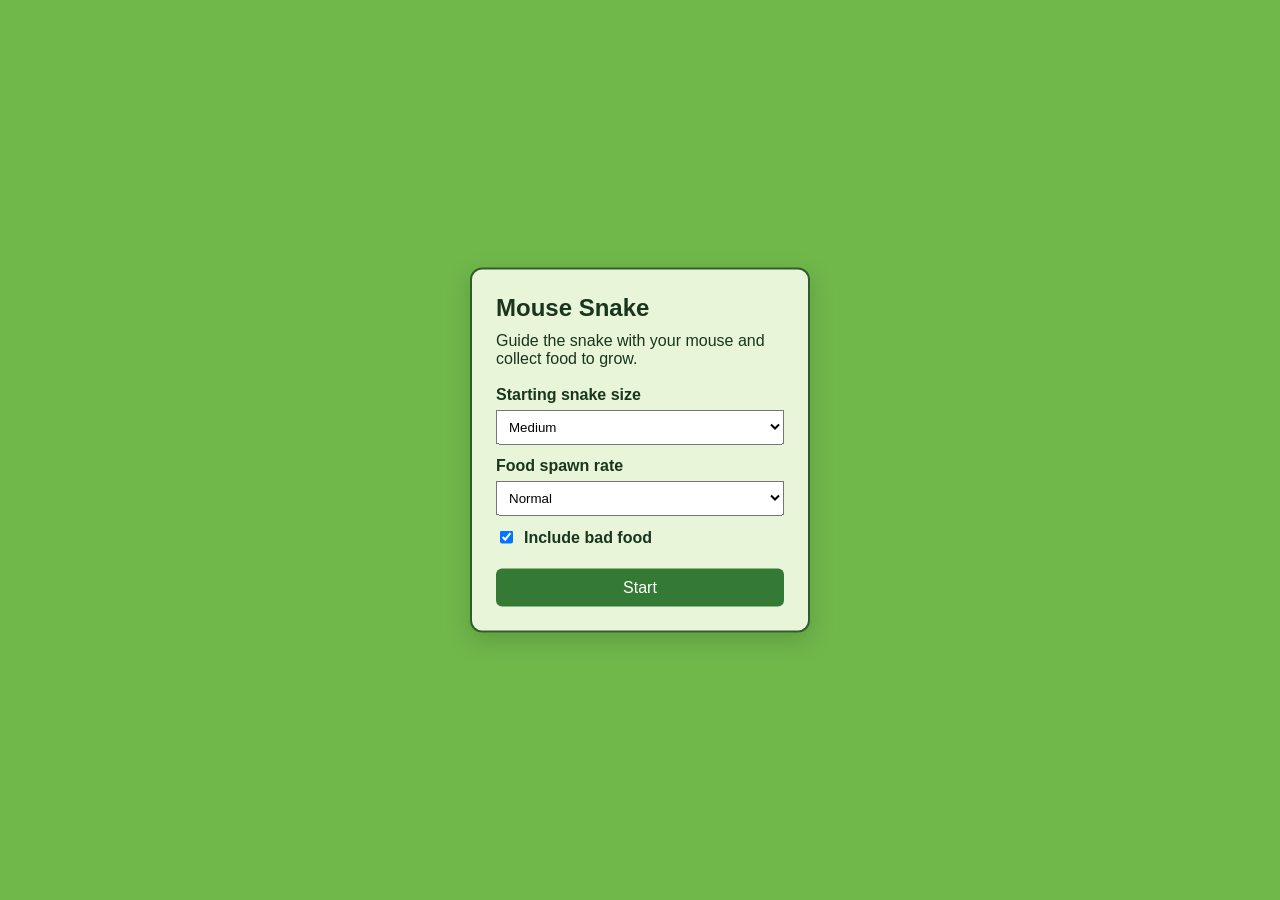
==== 3-Arrival/index.html @ 2fc11be6 "Added Snake" ====
<!DOCTYPE html>
<html lang="en">
  <head>
    <meta charset="utf-8" />
    <meta name="viewport" content="width=device-width, initial-scale=1.0">

    <title>Sketch</title>

    <link rel="stylesheet" type="text/css" href="style.css">

    <script src="libraries/p5.min.js"></script>
    <script src="libraries/p5.sound.min.js"></script>
    <script src="vehicle.js"></script>
    <script src="gameRules.js"></script>
    <script src="snakeSegment.js"></script>
    <script src="snake.js"></script>
    <script src="food.js"></script>
    <script src="obstacle.js"></script>
    <script src="sketch.js"></script>
  </head>
  <body>
    <main class="game-ui">
      <section id="start-menu" class="panel" aria-labelledby="menu-title">
        <h1 id="menu-title">Mouse Snake</h1>
        <p>Guide the snake with your mouse and collect food to grow.</p>
        <label for="starting-size">Starting snake size</label>
        <select id="starting-size">
          <option value="4">Small</option>
          <option value="7" selected>Medium</option>
          <option value="11">Large</option>
        </select>
        <label for="food-rate">Food spawn rate</label>
        <select id="food-rate">
          <option value="1800">Slow</option>
          <option value="1100" selected>Normal</option>
          <option value="600">Fast</option>
        </select>
        <label class="checkbox-label" for="bad-food-enabled">
          <input id="bad-food-enabled" type="checkbox" checked>
          Include bad food
        </label>
        <button id="start-button" type="button">Start</button>
      </section>

      <section id="scoreboard" class="scoreboard" aria-live="polite" hidden>
        <span>Score: <strong id="score-value">0</strong></span>
        <span>Time: <strong id="timer-value">00:00</strong></span>
      </section>

      <section id="game-over" class="panel" aria-labelledby="game-over-title" hidden>
        <h2 id="game-over-title">Game over</h2>
        <p>Score: <strong id="final-score">0</strong></p>
        <p>High score: <strong id="high-score">0</strong></p>
        <button id="restart-button" type="button">Play again</button>
        <button id="menu-button" class="secondary-button" type="button">Main menu</button>
      </section>
    </main>
  </body>
</html>
---- 3-Arrival/style.css ----
html, body {
  margin: 0;
  padding: 0;
  min-height: 100%;
  background: #71b84b;
  color: #18351d;
  font-family: Arial, sans-serif;
}

canvas {
  display: block;
}

.game-ui {
  position: fixed;
  inset: 0;
  pointer-events: none;
}

.panel {
  position: absolute;
  top: 50%;
  left: 50%;
  width: min(340px, calc(100vw - 48px));
  padding: 24px;
  transform: translate(-50%, -50%);
  border: 2px solid #315c2b;
  border-radius: 12px;
  background: rgba(238, 248, 222, 0.96);
  box-shadow: 0 8px 24px rgba(24, 53, 29, 0.22);
  box-sizing: border-box;
  pointer-events: auto;
}

.panel h1,
.panel h2 {
  margin: 0 0 10px;
}

.panel p {
  margin: 8px 0 18px;
}

.panel label {
  display: block;
  margin: 12px 0 6px;
  font-weight: 600;
}

.panel select {
  width: 100%;
  padding: 8px;
}

.panel .checkbox-label {
  display: flex;
  align-items: center;
  gap: 8px;
}

.panel button {
  width: 100%;
  margin-top: 16px;
  padding: 10px;
  border: 0;
  border-radius: 6px;
  background: #347a35;
  color: white;
  font-size: 1rem;
  cursor: pointer;
}

.panel .secondary-button {
  margin-top: 8px;
  background: #607b5b;
}

.scoreboard {
  position: absolute;
  top: 16px;
  left: 16px;
  display: flex;
  gap: 20px;
  padding: 10px 14px;
  border-radius: 8px;
  background: rgba(238, 248, 222, 0.92);
  pointer-events: auto;
}

[hidden] {
  display: none !important;
}
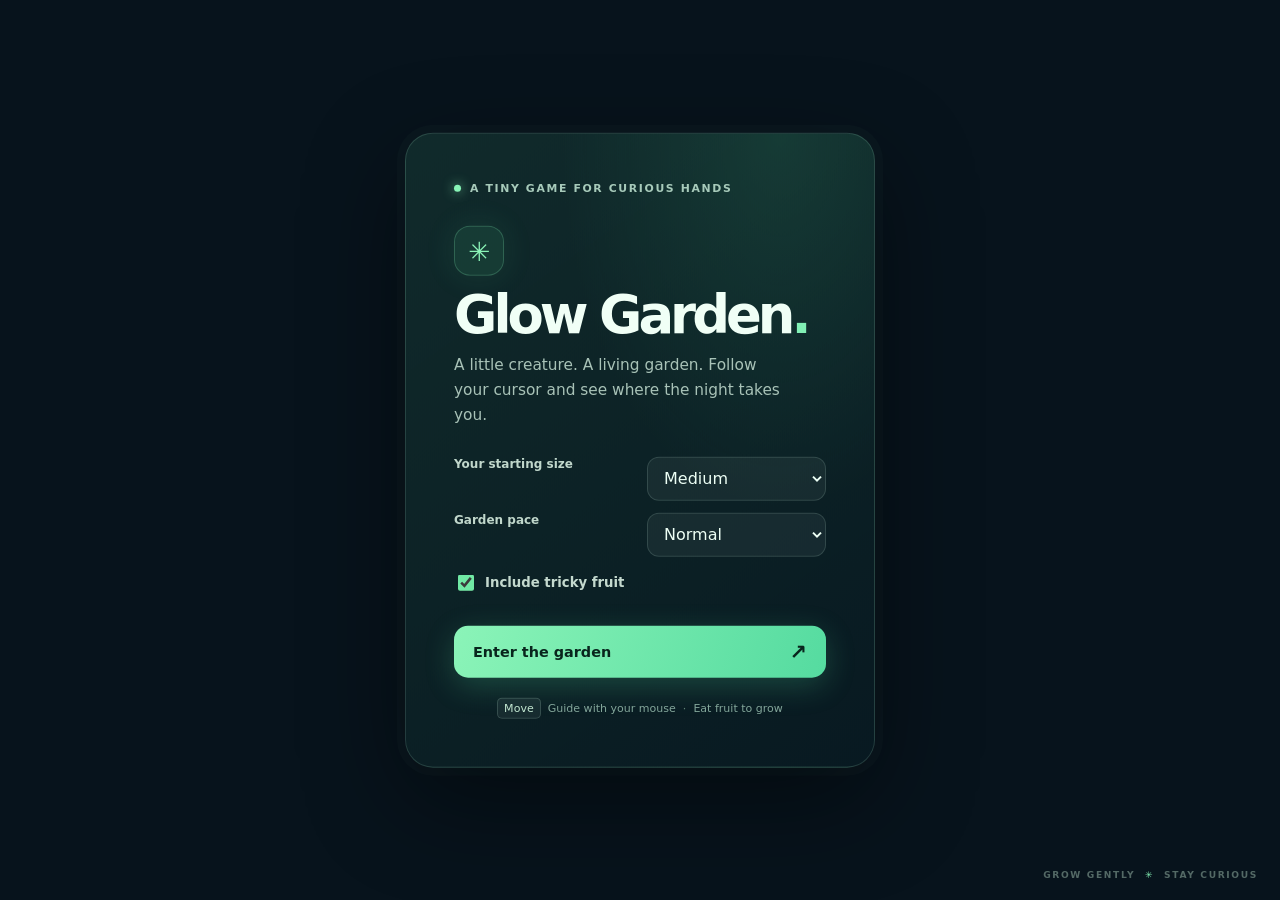
==== commit 097d6e42: "Fixed snake ui" ====
--- a/3-Arrival/index.html
+++ b/3-Arrival/index.html
@@ -4,7 +4,9 @@
     <meta charset="utf-8" />
     <meta name="viewport" content="width=device-width, initial-scale=1.0">
 
-    <title>Sketch</title>
+    <meta name="theme-color" content="#07131c">
+    <meta name="description" content="A glowing little garden. Guide your snake, collect starlit fruit, and see how long you can survive.">
+    <title>Glow Garden — Mouse Snake</title>
 
     <link rel="stylesheet" type="text/css" href="style.css">
 
@@ -21,39 +23,53 @@
   <body>
     <main class="game-ui">
       <section id="start-menu" class="panel" aria-labelledby="menu-title">
-        <h1 id="menu-title">Mouse Snake</h1>
-        <p>Guide the snake with your mouse and collect food to grow.</p>
-        <label for="starting-size">Starting snake size</label>
-        <select id="starting-size">
+        <div class="eyebrow"><span class="status-dot"></span> A tiny game for curious hands</div>
+        <div class="title-mark" aria-hidden="true">✳</div>
+        <h1 id="menu-title">Glow Garden<span>.</span></h1>
+        <p class="intro">A little creature. A living garden. Follow your cursor and see where the night takes you.</p>
+        <div class="settings">
+          <label for="starting-size">Your starting size</label>
+          <select id="starting-size">
           <option value="4">Small</option>
           <option value="7" selected>Medium</option>
           <option value="11">Large</option>
-        </select>
-        <label for="food-rate">Food spawn rate</label>
-        <select id="food-rate">
+          </select>
+          <label for="food-rate">Garden pace</label>
+          <select id="food-rate">
           <option value="1800">Slow</option>
           <option value="1100" selected>Normal</option>
           <option value="600">Fast</option>
-        </select>
-        <label class="checkbox-label" for="bad-food-enabled">
-          <input id="bad-food-enabled" type="checkbox" checked>
-          Include bad food
-        </label>
-        <button id="start-button" type="button">Start</button>
+          </select>
+          <label class="checkbox-label" for="bad-food-enabled">
+            <input id="bad-food-enabled" type="checkbox" checked>
+            <span>Include tricky fruit</span>
+          </label>
+        </div>
+        <button id="start-button" class="primary-button" type="button">Enter the garden <span aria-hidden="true">↗</span></button>
+        <p class="control-hint"><kbd>Move</kbd> Guide with your mouse <span>·</span> Eat fruit to grow</p>
       </section>
 
-      <section id="scoreboard" class="scoreboard" aria-live="polite" hidden>
-        <span>Score: <strong id="score-value">0</strong></span>
-        <span>Time: <strong id="timer-value">00:00</strong></span>
+      <section id="scoreboard" class="scoreboard" aria-live="polite" aria-label="Game stats" hidden>
+        <div class="brand"><span class="brand-icon">✳</span><span>GLOW<br><b>GARDEN</b></span></div>
+        <div class="stat"><span class="stat-label">NECTAR</span><strong id="score-value">0</strong></div>
+        <div class="stat"><span class="stat-label">TIME</span><strong id="timer-value">00:00</strong></div>
+        <div class="game-tip"><span class="status-dot"></span> Follow the light</div>
       </section>
 
       <section id="game-over" class="panel" aria-labelledby="game-over-title" hidden>
-        <h2 id="game-over-title">Game over</h2>
-        <p>Score: <strong id="final-score">0</strong></p>
-        <p>High score: <strong id="high-score">0</strong></p>
-        <button id="restart-button" type="button">Play again</button>
-        <button id="menu-button" class="secondary-button" type="button">Main menu</button>
+        <div class="eyebrow"><span class="status-dot"></span> The garden is resting</div>
+        <div class="title-mark" aria-hidden="true">☾</div>
+        <h2 id="game-over-title">Lovely run<span>.</span></h2>
+        <p class="intro">Every ending leaves a little more light behind.</p>
+        <div class="result-cards">
+          <div><span>NECTAR GATHERED</span><strong id="final-score">0</strong></div>
+          <div><span>PERSONAL BEST</span><strong id="high-score">0</strong></div>
+        </div>
+        <button id="restart-button" class="primary-button" type="button">Play again <span aria-hidden="true">↗</span></button>
+        <button id="menu-button" class="secondary-button" type="button">Back to the garden</button>
       </section>
+
+      <div class="corner-note" aria-hidden="true">GROW GENTLY <span>✳</span> STAY CURIOUS</div>
     </main>
   </body>
 </html>
--- a/3-Arrival/style.css
+++ b/3-Arrival/style.css
@@ -1,19 +1,30 @@
 html, body {
   margin: 0;
   padding: 0;
-  min-height: 100%;
-  background: #71b84b;
-  color: #18351d;
-  font-family: Arial, sans-serif;
+  width: 100%;
+  height: 100%;
+  overflow: hidden;
+  background: #07131c;
+  color: #edfff5;
+  font-family: Inter, ui-sans-serif, system-ui, -apple-system, BlinkMacSystemFont, "Segoe UI", sans-serif;
+}
+
+body {
+  position: relative;
+  isolation: isolate;
 }
 
 canvas {
+  position: fixed;
+  inset: 0;
+  z-index: -1;
   display: block;
 }
 
 .game-ui {
   position: fixed;
   inset: 0;
+  z-index: 10;
   pointer-events: none;
 }
 
@@ -21,72 +32,395 @@
   position: absolute;
   top: 50%;
   left: 50%;
-  width: min(340px, calc(100vw - 48px));
-  padding: 24px;
+  z-index: 1;
+  width: min(470px, calc(100vw - 36px));
+  padding: clamp(25px, 5vw, 48px);
   transform: translate(-50%, -50%);
-  border: 2px solid #315c2b;
-  border-radius: 12px;
-  background: rgba(238, 248, 222, 0.96);
-  box-shadow: 0 8px 24px rgba(24, 53, 29, 0.22);
+  border: 1px solid rgba(184, 255, 218, 0.15);
+  border-radius: 28px;
+  background-color: #0c2427;
+  background-image:
+    radial-gradient(ellipse at 80% 0%, rgba(77, 211, 150, 0.12), transparent 42%),
+    linear-gradient(145deg, rgba(17, 43, 43, 0.96), rgba(8, 25, 33, 0.97));
+  box-shadow: 0 32px 100px rgba(0, 0, 0, 0.46), 0 0 0 8px rgba(176, 255, 211, 0.025);
   box-sizing: border-box;
   pointer-events: auto;
+  overflow: hidden;
+  animation: panel-arrive 650ms cubic-bezier(.2,.8,.2,1) both;
 }
 
 .panel h1,
 .panel h2 {
-  margin: 0 0 10px;
+  position: relative;
+  margin: 13px 0 12px;
+  color: #f0fff6;
+  font-size: clamp(2.25rem, 8vw, 3.3rem);
+  line-height: 0.98;
+  letter-spacing: -0.075em;
+}
+
+.panel h1 span,
+.panel h2 span {
+  color: #81f0b5;
 }
 
 .panel p {
-  margin: 8px 0 18px;
+  margin: 0;
+}
+
+.eyebrow {
+  display: flex;
+  align-items: center;
+  gap: 9px;
+  color: #a7caba;
+  font-size: 0.68rem;
+  font-weight: 750;
+  letter-spacing: 0.15em;
+  text-transform: uppercase;
+}
+
+.status-dot {
+  width: 7px;
+  height: 7px;
+  flex: 0 0 auto;
+  border-radius: 50%;
+  background: #88f5b7;
+  box-shadow: 0 0 12px rgba(136, 245, 183, 0.8);
+}
+
+.title-mark {
+  display: grid;
+  width: 48px;
+  height: 48px;
+  margin-top: 31px;
+  place-items: center;
+  border: 1px solid rgba(135, 242, 183, 0.22);
+  border-radius: 16px;
+  background: rgba(89, 230, 158, 0.1);
+  color: #8bf4b8;
+  font-size: 1.65rem;
+  box-shadow: 0 0 32px rgba(89, 230, 158, 0.11);
+}
+
+.intro {
+  max-width: 340px;
+  color: #a8c2b7;
+  font-size: 0.96rem;
+  line-height: 1.65;
+}
+
+.settings {
+  display: grid;
+  grid-template-columns: 1fr 1fr;
+  gap: 12px 14px;
+  margin-top: 28px;
 }
 
 .panel label {
   display: block;
-  margin: 12px 0 6px;
-  font-weight: 600;
+  margin: 0 0 7px;
+  color: #c0d7cb;
+  font-size: 0.75rem;
+  font-weight: 650;
 }
 
 .panel select {
   width: 100%;
-  padding: 8px;
+  min-height: 44px;
+  padding: 0 38px 0 12px;
+  border: 1px solid rgba(192, 230, 208, 0.16);
+  border-radius: 12px;
+  outline: none;
+  background: rgba(232, 255, 242, 0.055);
+  color: #edfff5;
+  font: inherit;
+  color-scheme: dark;
+  transition: border-color 160ms, background 160ms;
+}
+
+.panel select:focus-visible {
+  border-color: #83efb2;
+  background: rgba(232, 255, 242, 0.09);
 }
 
 .panel .checkbox-label {
   display: flex;
   align-items: center;
   gap: 8px;
+  grid-column: 1 / -1;
+  margin-top: 3px;
+  color: #c4d9ce;
+  font-size: 0.83rem;
+  cursor: pointer;
+}
+
+.checkbox-label input {
+  width: 16px;
+  height: 16px;
+  accent-color: #70e9a4;
 }
 
 .panel button {
   width: 100%;
-  margin-top: 16px;
-  padding: 10px;
+  min-height: 52px;
+  margin-top: 25px;
+  padding: 0 17px;
   border: 0;
-  border-radius: 6px;
-  background: #347a35;
-  color: white;
-  font-size: 1rem;
+  border-radius: 14px;
+  font: inherit;
+  font-size: 0.9rem;
+  font-weight: 750;
   cursor: pointer;
-}
-
-.panel .secondary-button {
-  margin-top: 8px;
-  background: #607b5b;
+  transition: transform 180ms, box-shadow 180ms, background 180ms;
+}
+
+.panel button:hover {
+  transform: translateY(-2px);
+}
+
+.panel button:active {
+  transform: translateY(0);
+}
+
+.panel button:focus-visible {
+  outline: 2px solid #d7ffe7;
+  outline-offset: 3px;
+}
+
+.panel .primary-button {
+  display: flex;
+  align-items: center;
+  justify-content: space-between;
+  padding-inline: 19px;
+  background: linear-gradient(110deg, #8bf4b8, #55dba0);
+  color: #09251d;
+  box-shadow: 0 8px 30px rgba(84, 218, 157, 0.23);
+}
+
+.primary-button span {
+  font-size: 1.3rem;
+  transition: transform 180ms;
+}
+
+.primary-button:hover span {
+  transform: translate(3px, -3px);
+}
+
+.control-hint {
+  display: flex;
+  flex-wrap: wrap;
+  align-items: center;
+  justify-content: center;
+  gap: 7px;
+  margin-top: 20px !important;
+  color: #83a69a;
+  font-size: 0.69rem;
+}
+
+kbd {
+  padding: 3px 6px;
+  border: 1px solid rgba(192, 230, 208, 0.18);
+  border-radius: 5px;
+  background: rgba(232, 255, 242, 0.06);
+  color: #c3e7d1;
+  font: inherit;
+}
+
+.control-hint > span {
+  color: #5f8374;
 }
 
 .scoreboard {
   position: absolute;
-  top: 16px;
-  left: 16px;
-  display: flex;
-  gap: 20px;
-  padding: 10px 14px;
-  border-radius: 8px;
-  background: rgba(238, 248, 222, 0.92);
+  top: max(18px, env(safe-area-inset-top));
+  left: 50%;
+  z-index: 1;
+  display: flex;
+  align-items: center;
+  gap: clamp(18px, 4vw, 38px);
+  min-height: 70px;
+  padding: 10px 22px;
+  transform: translateX(-50%);
+  border: 1px solid rgba(196, 255, 222, 0.16);
+  border-radius: 20px;
+  background: rgba(7, 25, 29, 0.72);
+  box-shadow: 0 15px 50px rgba(0, 0, 0, 0.2);
   pointer-events: auto;
+}
+
+.brand {
+  display: flex;
+  align-items: center;
+  gap: 8px;
+  color: #9cbcaf;
+  font-size: 0.55rem;
+  font-weight: 700;
+  line-height: 1.15;
+  letter-spacing: 0.13em;
+}
+
+.brand b {
+  color: #edfff5;
+  font-size: 0.63rem;
+}
+
+.brand-icon {
+  color: #84efb1;
+  font-size: 1.65rem;
+}
+
+.stat {
+  display: grid;
+  gap: 3px;
+  min-width: 55px;
+}
+
+.stat-label {
+  color: #83a99a;
+  font-size: 0.57rem;
+  font-weight: 750;
+  letter-spacing: 0.15em;
+}
+
+.stat strong {
+  color: #eafff1;
+  font-size: 1.1rem;
+  font-variant-numeric: tabular-nums;
+}
+
+.game-tip {
+  display: flex;
+  align-items: center;
+  gap: 8px;
+  padding-left: clamp(10px, 2.5vw, 24px);
+  border-left: 1px solid rgba(196, 255, 222, 0.14);
+  color: #9fbaad;
+  font-size: 0.73rem;
+}
+
+.result-cards {
+  display: grid;
+  grid-template-columns: 1fr 1fr;
+  gap: 10px;
+  margin-top: 25px;
+}
+
+.result-cards div {
+  display: grid;
+  gap: 8px;
+  padding: 14px;
+  border: 1px solid rgba(192, 230, 208, 0.12);
+  border-radius: 13px;
+  background: rgba(232, 255, 242, 0.045);
+}
+
+.result-cards span {
+  color: #83a99a;
+  font-size: 0.58rem;
+  font-weight: 750;
+  letter-spacing: 0.1em;
+}
+
+.result-cards strong {
+  color: #95f3ba;
+  font-size: 1.65rem;
+  font-variant-numeric: tabular-nums;
+}
+
+.panel .secondary-button {
+  min-height: 43px;
+  margin-top: 9px;
+  border: 1px solid rgba(192, 230, 208, 0.15);
+  background: transparent;
+  color: #b1c9bd;
+  font-size: 0.82rem;
+}
+
+.corner-note {
+  position: absolute;
+  right: max(22px, env(safe-area-inset-right));
+  bottom: max(20px, env(safe-area-inset-bottom));
+  color: rgba(186, 221, 200, 0.43);
+  font-size: 0.57rem;
+  font-weight: 700;
+  letter-spacing: 0.18em;
+}
+
+.corner-note span {
+  padding: 0 5px;
+  color: #80eab0;
 }
 
 [hidden] {
   display: none !important;
 }
+
+@keyframes panel-arrive {
+  from { opacity: 0; transform: translate(-50%, calc(-50% + 12px)) scale(0.985); }
+  to { opacity: 1; transform: translate(-50%, -50%) scale(1); }
+}
+
+@media (max-width: 560px) {
+  .panel {
+    border-radius: 22px;
+  }
+
+  .scoreboard {
+    top: max(12px, env(safe-area-inset-top));
+    width: calc(100vw - 24px);
+    justify-content: space-around;
+    gap: 12px;
+    min-height: 62px;
+    padding: 8px 12px;
+    box-sizing: border-box;
+    border-radius: 16px;
+  }
+
+  .brand {
+    display: none;
+  }
+
+  .game-tip {
+    padding-left: 10px;
+    font-size: 0;
+  }
+
+  .game-tip .status-dot {
+    width: 9px;
+    height: 9px;
+  }
+
+  .corner-note {
+    display: none;
+  }
+}
+
+@media (max-height: 700px) {
+  .panel {
+    padding-block: 24px;
+  }
+
+  .title-mark {
+    width: 40px;
+    height: 40px;
+    margin-top: 16px;
+  }
+
+  .settings {
+    margin-top: 18px;
+  }
+
+  .panel .primary-button {
+    min-height: 46px;
+    margin-top: 18px;
+  }
+}
+
+@media (prefers-reduced-motion: reduce) {
+  *, *::before, *::after {
+    animation-duration: 0.01ms !important;
+    animation-iteration-count: 1 !important;
+    scroll-behavior: auto !important;
+    transition-duration: 0.01ms !important;
+  }
+}
